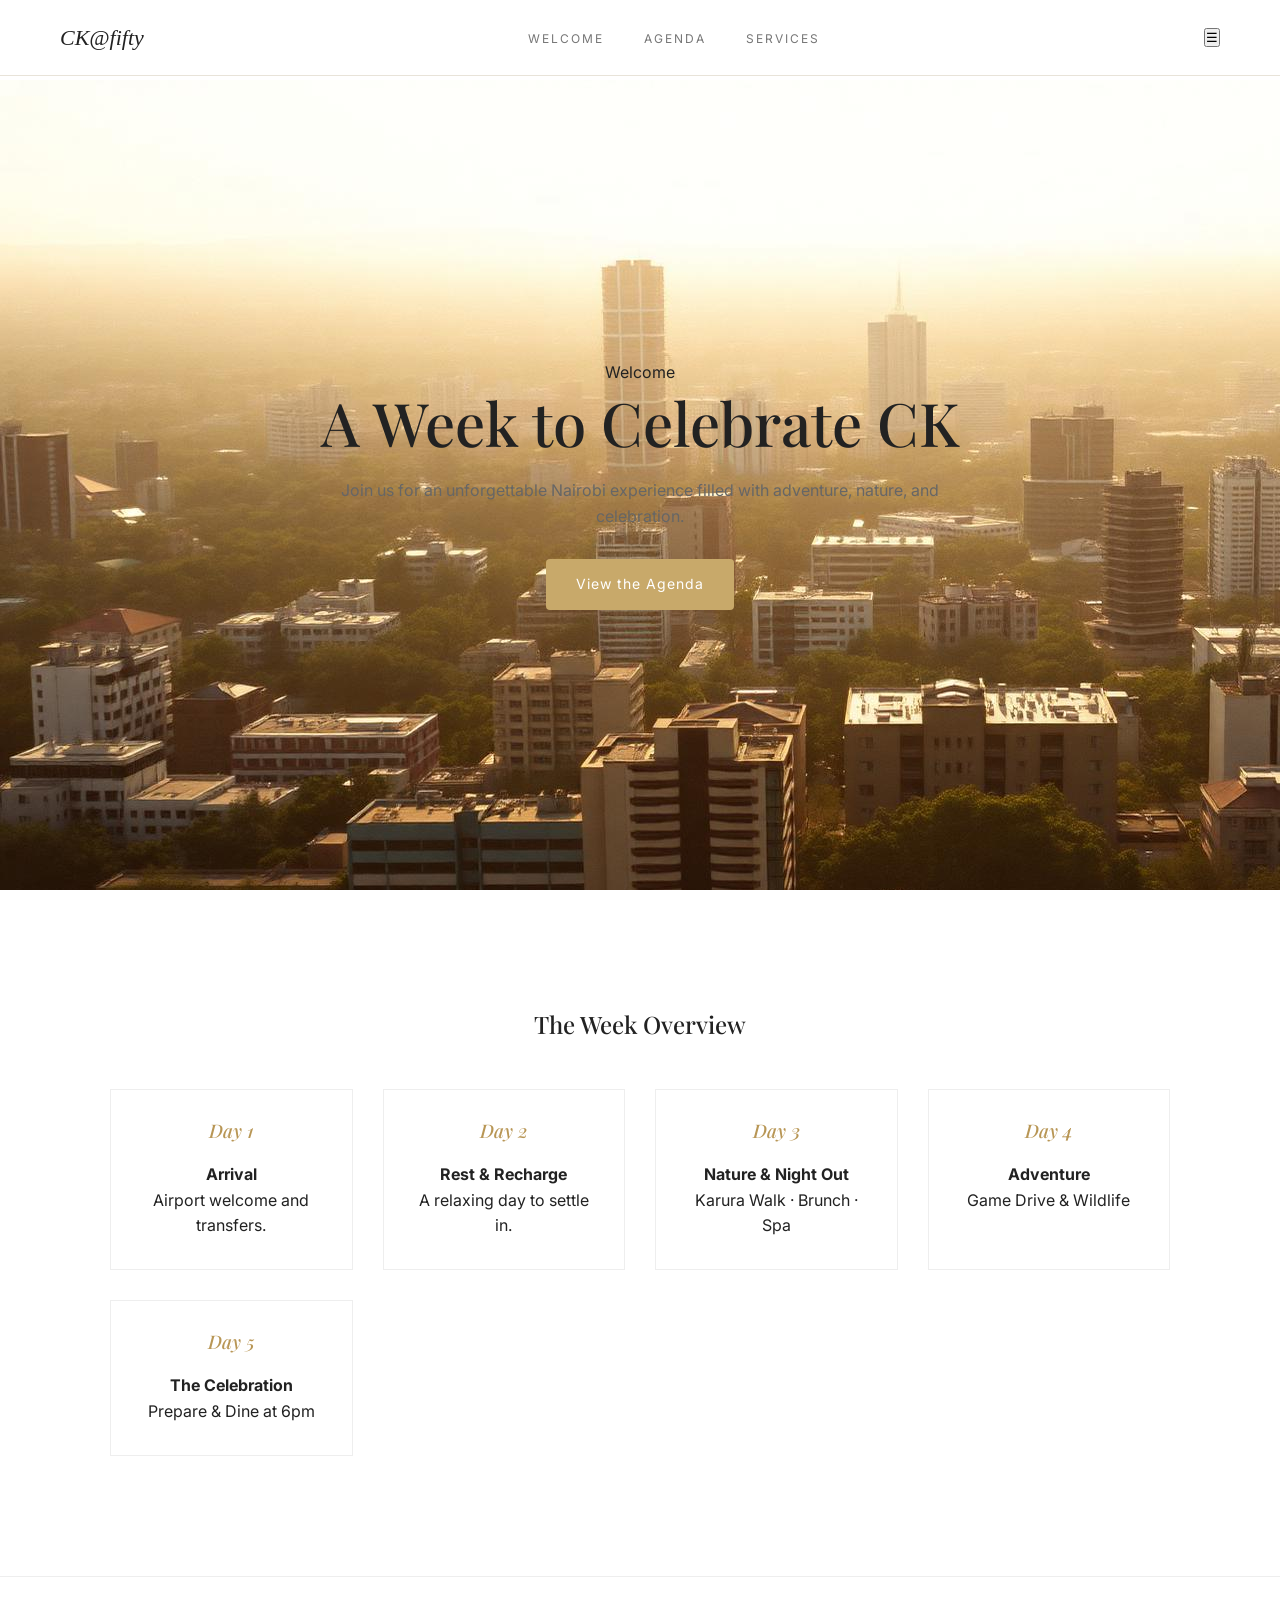
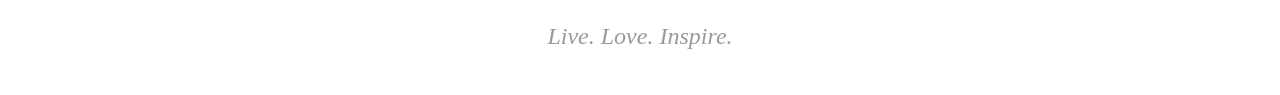
==== docs/index.html @ 71f772a2 "feat" ====
<!DOCTYPE html>

<html lang="en">
<head>
<meta charset="UTF-8">
<title>Welcome</title>
 <meta name="viewport" content="width=device-width, initial-scale=1.0">
<link rel="stylesheet" href="style.css">
<link href="https://fonts.googleapis.com/css2?family=Playfair+Display:ital,wght@0,400;1,500&family=Inter:wght@300;400;500&display=swap" rel="stylesheet">
</head>

<body>

<nav class="navbar">
<div class="nav-container">
<a href="/" class="logo">CK@fifty</a>

<ul class="nav-links">
<li><a href="index.html">Welcome</a></li>
<li><a href="agenda.html">Agenda</a></li>
<li><a href="services.html">Services</a></li>
</ul>

<button id="menu-toggle" class="menu-toggle">☰</button>

</div>

<div id="mobile-menu" class="mobile-menu">
<a href="index.html">Welcome</a>
<a href="agenda.html">Agenda</a>
<a href="services.html">Services</a>
</div>
</nav>

<section class="hero" style="background-image: url(nairobi-skyline.jpg);">

<div class="hero-content">
<p class="hero-subtitle">Welcome</p>

<h1 class="hero-title">
A Week to Celebrate CK
</h1>

<p class="hero-description">
Join us for an unforgettable Nairobi experience filled with adventure,
nature, and celebration.
</p>

<a href="/agenda" class="hero-button">
View the Agenda
</a>

</div>

</section>

<section class="week-overview">

<h2>The Week Overview</h2>

<div class="overview-grid">

<div class="overview-card">
<h3>Day 1</h3>
<h4>Arrival</h4>
<p>Airport welcome and transfers.</p>
</div>

<div class="overview-card">
<h3>Day 2</h3>
<h4>Rest & Recharge</h4>
<p>A relaxing day to settle in.</p>
</div>

<div class="overview-card">
<h3>Day 3</h3>
<h4>Nature & Night Out</h4>
<p>Karura Walk · Brunch · Spa</p>
</div>

<div class="overview-card">
<h3>Day 4</h3>
<h4>Adventure</h4>
<p>Game Drive & Wildlife</p>
</div>

<div class="overview-card">
<h3>Day 5</h3>
<h4>The Celebration</h4>
<p>Prepare & Dine at 6pm</p>
</div>

</div>

</section>

<footer class="footer">
<p>Live. Love. Inspire.</p>
</footer>

<script src="script.js"></script>
</body>
</html>
---- docs/style.css ----
/* -----------------------
Global Styles
----------------------- */

*{
margin:0;
padding:0;
box-sizing:border-box;
}

body{
font-family:'Inter',sans-serif;
background:#ffffff;
color:#222;
line-height:1.6;
}

/* -----------------------
Typography
----------------------- */

h1,h2,h3{
font-family: 'Playfair Display', serif;
    font-weight: 500;
    color: #222;
    line-height: 1.2;
    margin-bottom: 20px;
}
.overview-card h3{
    font-style: italic;
    color: #b89655;
}
.day-card h2{
    font-style: italic;
    color: #b89655;
}

.section-label{
font-size:12px;
letter-spacing:3px;
text-transform:uppercase;
color:#c8a96a;
margin-bottom:10px;
}

.section-title{
font-size:48px;
font-style:italic;
margin-bottom:20px;
}

.section-description{
max-width:600px;
color:#777;
margin-bottom:50px;
}

/* -----------------------
Navbar
----------------------- */

.navbar{
position:fixed;
top:0;
width:100%;
background:rgba(255,255,255,0.9);
backdrop-filter:blur(10px);
z-index:1000;
border-bottom:1px solid #e8e3d9;
}

.nav-container{
max-width:1200px;
margin:auto;
display:flex;
align-items:center;
justify-content:space-between;
padding:20px;
}

.logo{
font-family:Georgia, serif;
font-style:italic;
font-size:22px;
text-decoration:none;
color:#222;
}

.nav-links{
list-style:none;
display:flex;
gap:40px;
}

.nav-links a{
text-decoration:none;
font-size:12px;
text-transform:uppercase;
letter-spacing:2px;
color:#777;
transition:0.3s;
}

.nav-links a:hover

.menu-toggle{
display:none;
font-size:24px;
background:none;
border:none;
cursor:pointer;
}

.mobile-menu{
display:none;
flex-direction:column;
padding:20px;
border-top:1px solid #e8e3d9;
}

.mobile-menu a{
padding:10px 0;
text-decoration:none;
color:#555;
text-transform:uppercase;
font-size:14px;
}

.mobile-menu.show{
display:flex;
}

/* -----------------------
Hero Section
----------------------- */

.hero{
height:90vh;
display:flex;
align-items:center;
justify-content:center;
text-align:center;
padding:40px;
margin-top:80px;
background-position: center;
background-repeat: no-repeat;
}

/* Hero title */
.hero-title {
    font-family: 'Playfair Display', serif;
    font-weight: 500;
    font-size: 60px;
    color: #222;
    margin-bottom: 20px;
}


.hero-description{
max-width:600px;
margin:auto;
margin-bottom:30px;
color:#666;
}

.hero-button{
display:inline-block;
padding:12px 28px;
background:#c8a96a;
color:white;
text-decoration:none;
border-radius:4px;
font-size:14px;
}

/* -----------------------
Overview
----------------------- */

.week-overview{
max-width:1100px;
margin:100px auto;
padding:20px;
text-align:center;
}

.overview-grid{
display:grid;
grid-template-columns:repeat(auto-fit,minmax(200px,1fr));
gap:30px;
margin-top:50px;
}

.overview-card{
border:1px solid #eee;
padding:30px;
transition:0.3s;
}

.overview-card:hover{
transform:translateY(-5px);
box-shadow:0 10px 25px rgba(0,0,0,0.08);
}

/* -----------------------
Agenda
----------------------- */

.agenda{
max-width:900px;
margin:120px auto;
padding:20px;
}

.day-card{
border-bottom:1px solid #eee;
padding:40px 0;
}

.activity{
margin-top:20px;
}

.time{
font-size:12px;
color:#c8a96a;
letter-spacing:2px;
text-transform:uppercase;
margin-bottom:5px;
}

/* -----------------------
Services
----------------------- */

.services{
max-width:1100px;
margin:120px auto;
padding:20px;
}

.service-grid{
display:grid;
grid-template-columns:repeat(auto-fit,minmax(250px,1fr));
gap:25px;
margin-bottom:60px;
}

.service-card{
border:1px solid #eee;
padding:25px;
transition:0.3s;
}

.service-card:hover{
transform:translateY(-5px);
box-shadow:0 10px 25px rgba(0,0,0,0.08);
}

/* -----------------------
Footer
----------------------- */

.footer{
border-top:1px solid #eee;
text-align:center;
padding:40px;
margin-top:80px;
font-family:Georgia,serif;
font-style:italic;
font-size:24px;
color:#999;
}

/* -----------------------
Smooth Scroll
----------------------- */

html{
scroll-behavior:smooth;
}

/* -----------------------
Scroll Reveal Animation
----------------------- */

.reveal{
opacity:0;
transform:translateY(40px);
transition:all 0.8s ease;
}

.reveal.active{
opacity:1;
transform:translateY(0);
}

/* -----------------------
Luxury Button Effects
----------------------- */

.hero-button{
display:inline-block;
padding:14px 30px;
background:#c8a96a;
color:white;
text-decoration:none;
border-radius:4px;
font-size:14px;
letter-spacing:1px;
transition:all .3s ease;
}

.hero-button:hover{
transform:translateY(-3px);
box-shadow:0 10px 25px rgba(0,0,0,0.15);
background:#b89655;
}

/* -----------------------
Card Hover Effects
----------------------- */

.overview-card,
.service-card{
border:1px solid #eee;
padding:30px;
background:white;
transition:all .35s ease;
}

.overview-card:hover,
.service-card:hover{
transform:translateY(-8px);
box-shadow:0 20px 35px rgba(0,0,0,0.1);
}

/* -----------------------
Navbar Active Link
----------------------- */

.nav-links a.active{
color:#c8a96a;
}

/* -----------------------
Hero Parallax Feel
----------------------- */

.hero{
height:90vh;
display:flex;
align-items:center;
justify-content:center;
text-align:center;
padding:40px;
margin-top:80px;
background:linear-gradient(rgba(255,255,255,0.7),rgba(255,255,255,0.9)),
url("images/nairobi-skyline.jpg") center/cover no-repeat;
}

/* -----------------------
Image Hover (for gallery later)
----------------------- */

.image-hover{
overflow:hidden;
}

.image-hover img{
width:100%;
transition:transform .5s ease;
}

.image-hover:hover img{
transform:scale(1.1);
}

/* -----------------------
Luxury Divider
----------------------- */

.divider{
width:60px;
height:2px;
background:#c8a96a;
margin:20px auto 40px auto;
}

.mobile-menu{
display:none;
flex-direction:column;
background:white;
position:absolute;
top:70px;
left:0;
width:100%;
padding:20px;
box-shadow:0 10px 20px rgba(0,0,0,0.05);
}

.mobile-menu a{
padding:12px 0;
text-decoration:none;
color:#444;
border-bottom:1px solid #eee;
}
.hero{
min-height:80vh;
padding:20px;
}

.hero-content{
max-width:700px;
margin:auto;
}
/* -----------------------
Responsive
----------------------- */

@media (max-width:768px){

.nav-links{
display:none;
}

.menu-toggle{
display:block;
}

.hero-title{
font-size:40px;
}

.section-title{
font-size:36px;
}

}
@media (max-width:1024px){
.mobile-menu{
    display: none;
}
.nav-container{
padding:15px;
}

.hero-title{
font-size:50px;
}

.week-overview,
.services,
.agenda{
padding:30px;
}

.overview-grid{
gap:20px;
}

}
@media (max-width:768px){

.nav-links{
display:none;
}

.menu-toggle{
display:block;
}

.hero{
height:auto;
padding:60px 20px;
}

.hero-title{
font-size:36px;
}

.hero-description{
font-size:15px;
}

.section-title{
font-size:32px;
}

.overview-grid{
grid-template-columns:1fr;
}

.service-grid{
grid-template-columns:1fr;
}

.week-overview,
.services,
.agenda{
margin:80px auto;
}

.day-card{
padding:25px 0;
}

.footer{
font-size:18px;
padding:30px;
}

}
@media (max-width:480px){

.hero-title{
font-size:28px;
}

.hero-description{
font-size:14px;
}

.hero-button{
padding:12px 22px;
font-size:13px;
}

.logo{
font-size:18px;
}

}
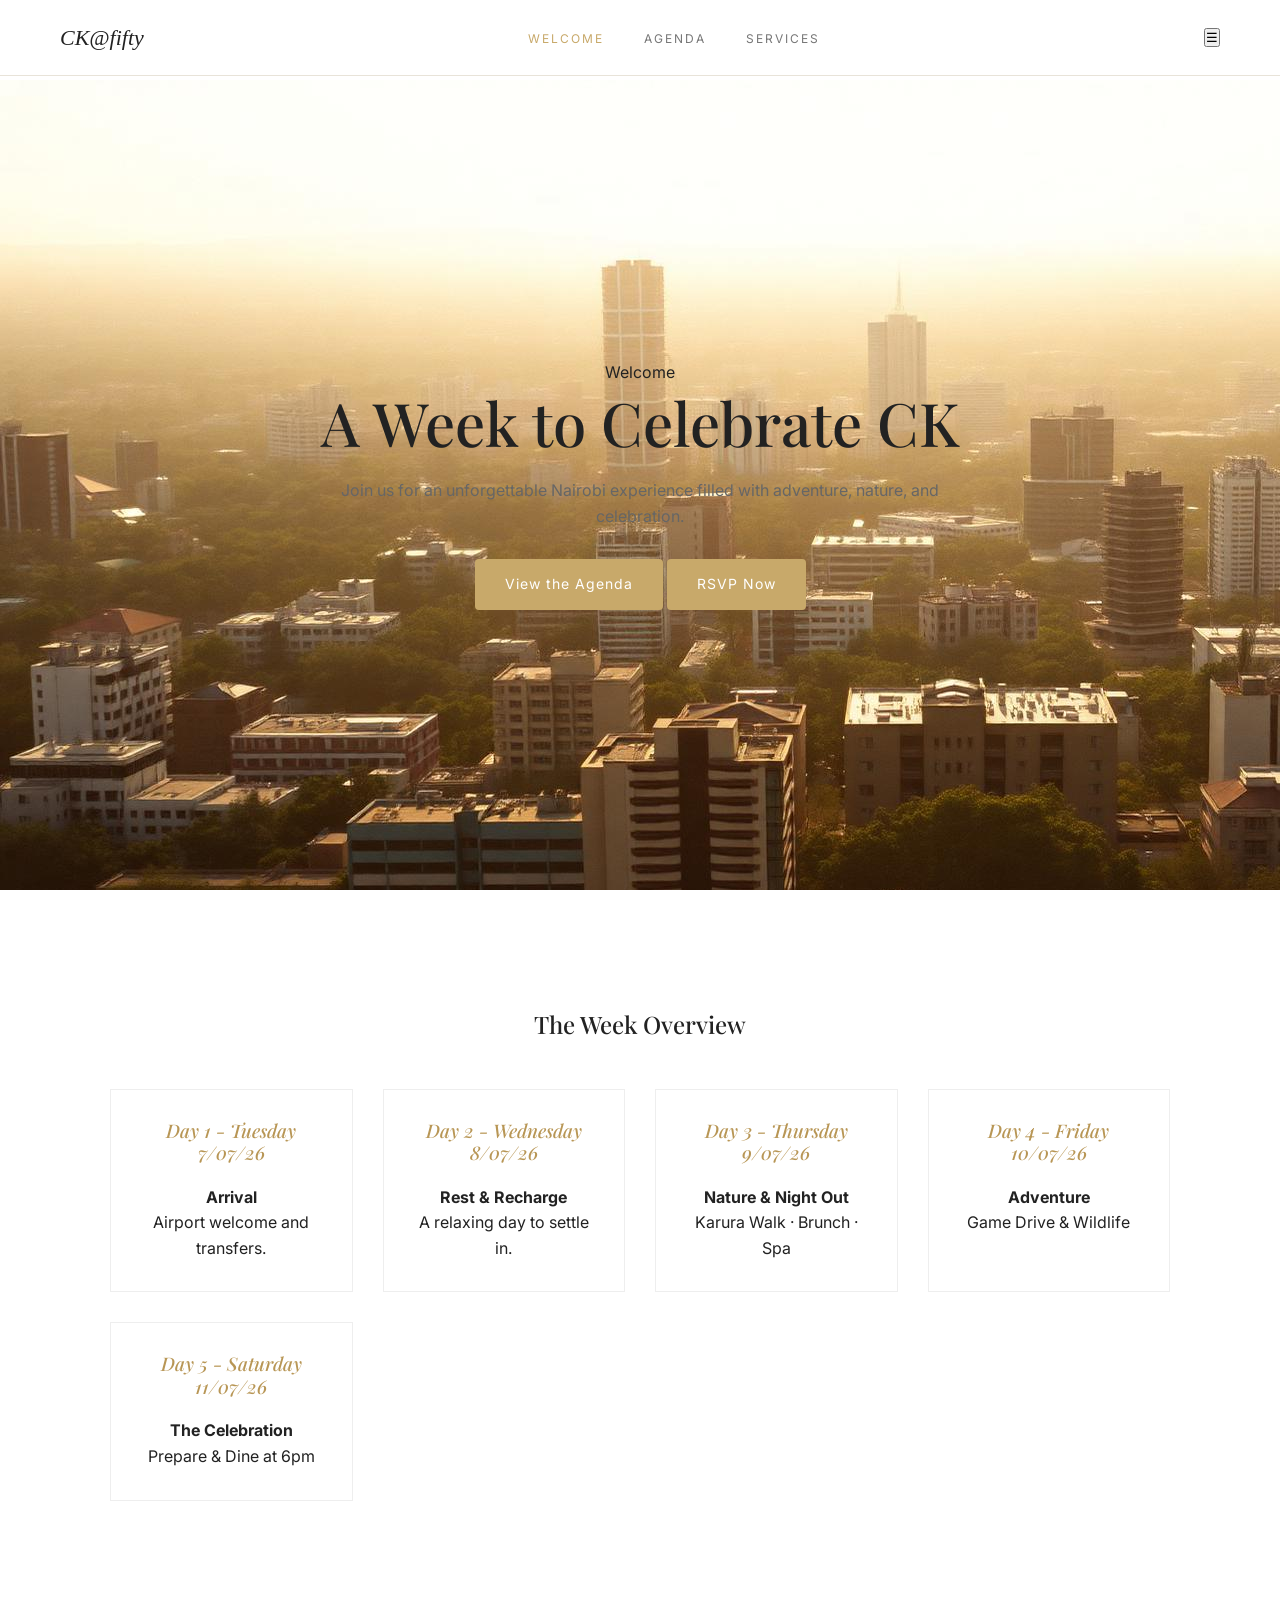
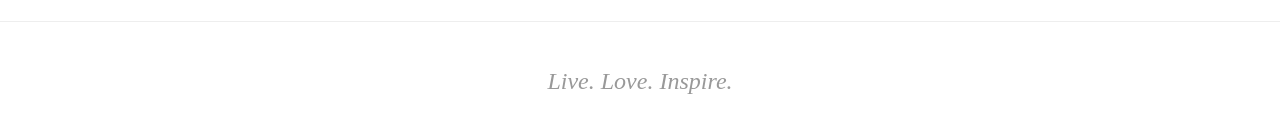
==== commit fc07c371: "[feat]: add rsvp button and lesus charges" ====
--- a/docs/index.html
+++ b/docs/index.html
@@ -49,6 +49,9 @@
 <a href="/agenda" class="hero-button">
 View the Agenda
 </a>
+<a id="rsvp-btn" class="hero-button rsvp-btn">
+RSVP Now
+</a>
 
 </div>
 
@@ -61,31 +64,31 @@
 <div class="overview-grid">
 
 <div class="overview-card">
-<h3>Day 1</h3>
+<h3>Day 1 - Tuesday 7/07/26</h3>
 <h4>Arrival</h4>
 <p>Airport welcome and transfers.</p>
 </div>
 
 <div class="overview-card">
-<h3>Day 2</h3>
+<h3>Day 2 - Wednesday 8/07/26</h3>
 <h4>Rest & Recharge</h4>
 <p>A relaxing day to settle in.</p>
 </div>
 
 <div class="overview-card">
-<h3>Day 3</h3>
+<h3>Day 3 - Thursday 9/07/26</h3>
 <h4>Nature & Night Out</h4>
 <p>Karura Walk · Brunch · Spa</p>
 </div>
 
 <div class="overview-card">
-<h3>Day 4</h3>
+<h3>Day 4 - Friday 10/07/26</h3>
 <h4>Adventure</h4>
 <p>Game Drive & Wildlife</p>
 </div>
 
 <div class="overview-card">
-<h3>Day 5</h3>
+<h3>Day 5 - Saturday 11/07/26</h3>
 <h4>The Celebration</h4>
 <p>Prepare & Dine at 6pm</p>
 </div>
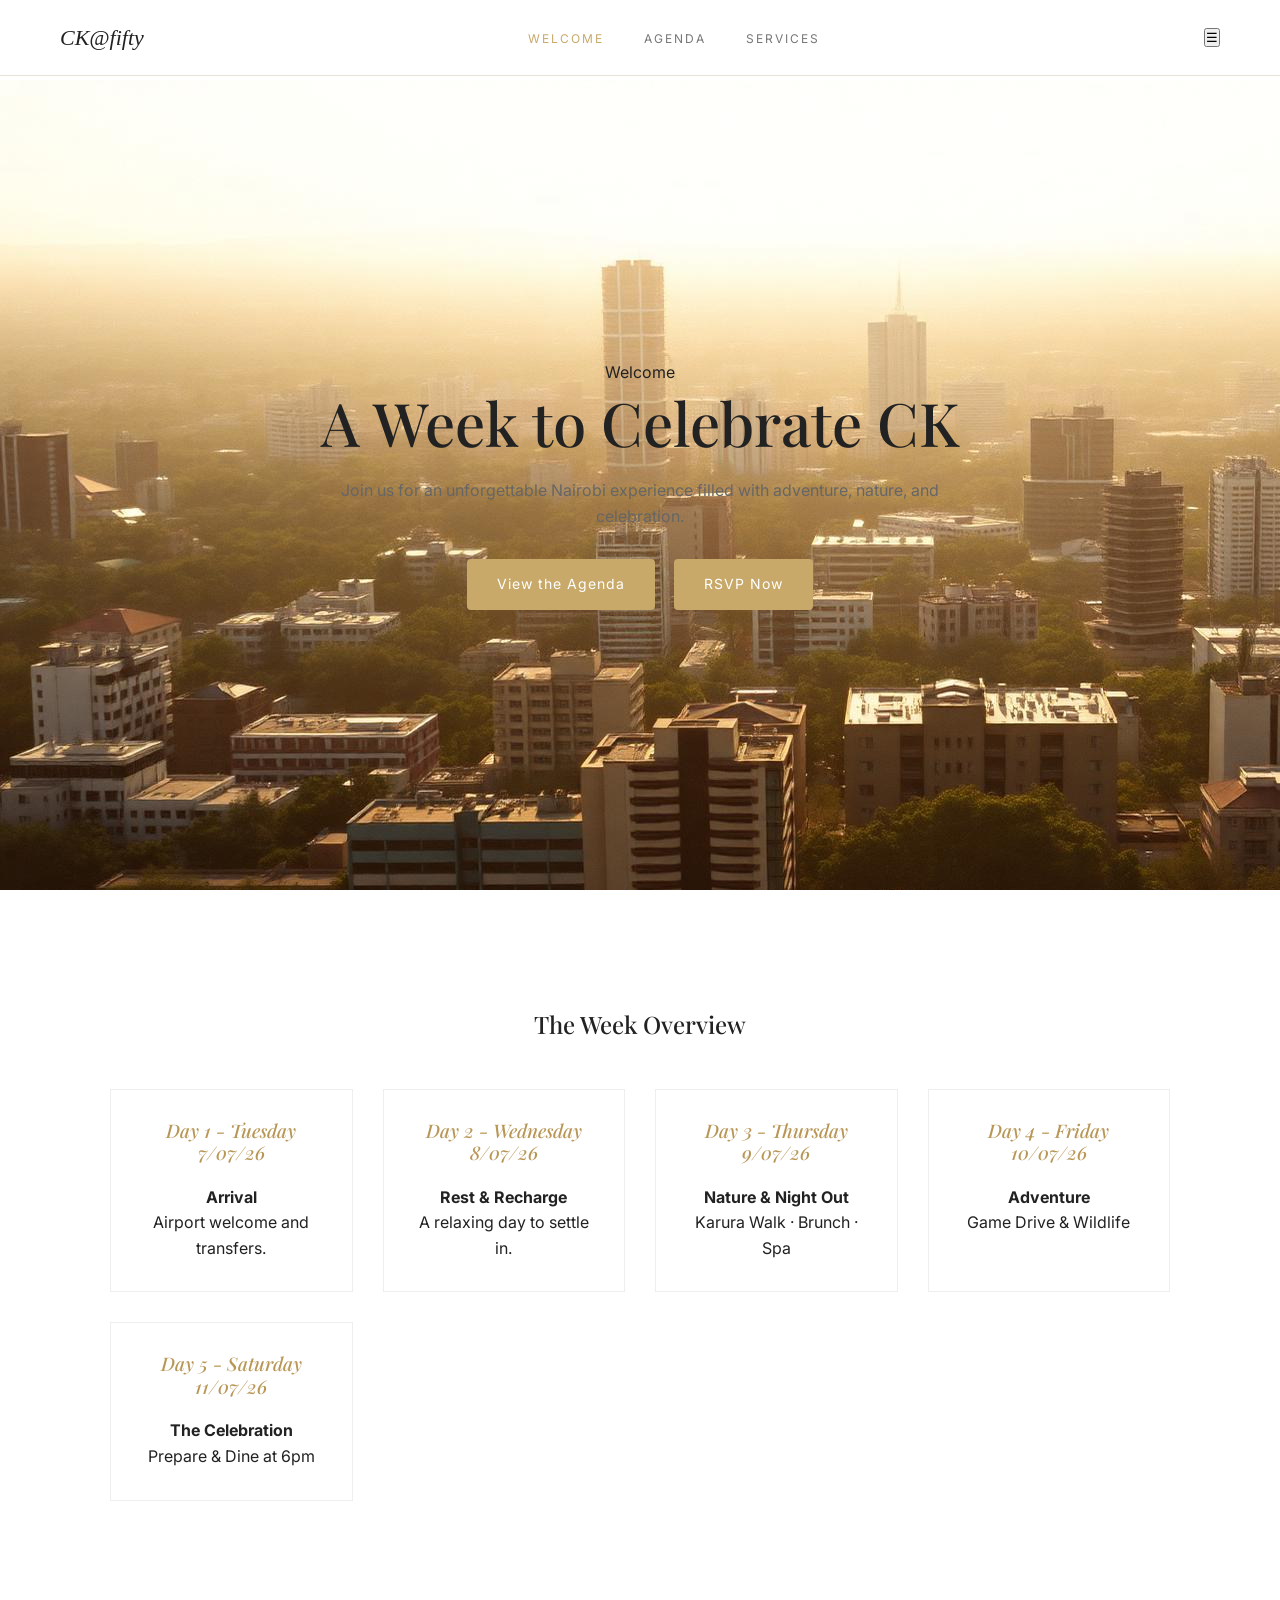
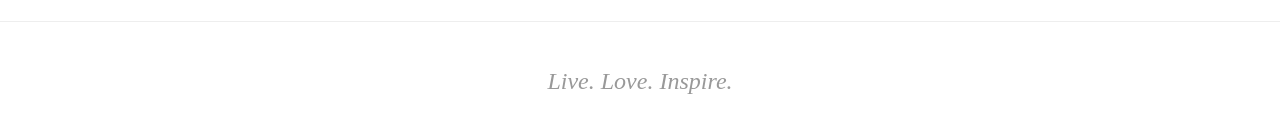
==== commit eda2f7ce: "[feat]: Add rsvp" ====
--- a/docs/index.html
+++ b/docs/index.html
@@ -9,6 +9,44 @@
 <link href="https://fonts.googleapis.com/css2?family=Playfair+Display:ital,wght@0,400;1,500&family=Inter:wght@300;400;500&display=swap" rel="stylesheet">
 </head>
 
+<!-- RSVP Modal -->
+
+<div id="rsvp-modal" class="modal">
+
+<div class="modal-content">
+
+<span class="close-modal">&times;</span>
+
+<h2>RSVP Confirmation</h2>
+
+<p>Please confirm if you will be attending.</p>
+
+<form id="rsvp-form">
+
+<input type="text" placeholder="Your Name" required>
+
+<input type="email" placeholder="Your Email" required>
+
+<select required>
+<option value="">Will you attend?</option>
+<option>Yes, I will be there</option>
+<option>I shall confirm later on</option>
+<option>Sorry, I cannot attend</option>
+</select>
+
+<button type="submit" class="hero-button">
+Confirm RSVP
+</button>
+
+</form>
+
+<p id="rsvp-success" class="success-message">
+Thank you! Your RSVP has been received.
+</p>
+
+</div>
+
+</div>
 <body>
 
 <nav class="navbar">
--- a/docs/style.css
+++ b/docs/style.css
@@ -256,7 +256,13 @@
 transform:translateY(-5px);
 box-shadow:0 10px 25px rgba(0,0,0,0.08);
 }
-
+.charges{
+    display: flex;
+
+}
+.charges a{
+    margin: 2em;
+}
 /* -----------------------
 Footer
 ----------------------- */
@@ -414,6 +420,69 @@
 max-width:700px;
 margin:auto;
 }
+
+/* RSVP Button */
+.rsvp-btn{
+margin-left:15px;
+}
+
+/* Modal Background */
+
+.modal{
+display:none;
+position:fixed;
+z-index:2000;
+left:0;
+top:0;
+width:100%;
+height:100%;
+background:rgba(0,0,0,0.7);
+align-items:center;
+justify-content:center;
+}
+
+/* Modal Box */
+
+.modal-content{
+background:white;
+padding:40px;
+width:90%;
+max-width:400px;
+border-radius:6px;
+text-align:center;
+position:relative;
+}
+
+/* Close Button */
+
+.close-modal{
+position:absolute;
+top:15px;
+right:20px;
+font-size:22px;
+cursor:pointer;
+}
+
+/* Form */
+
+.modal input,
+.modal select{
+width:100%;
+padding:12px;
+margin:10px 0;
+border:1px solid #ddd;
+border-radius:4px;
+font-family:'Inter',sans-serif;
+}
+
+/* Success message */
+
+.success-message{
+display:none;
+margin-top:20px;
+color:#c8a96a;
+font-weight:500;
+}
 /* -----------------------
 Responsive
 ----------------------- */
